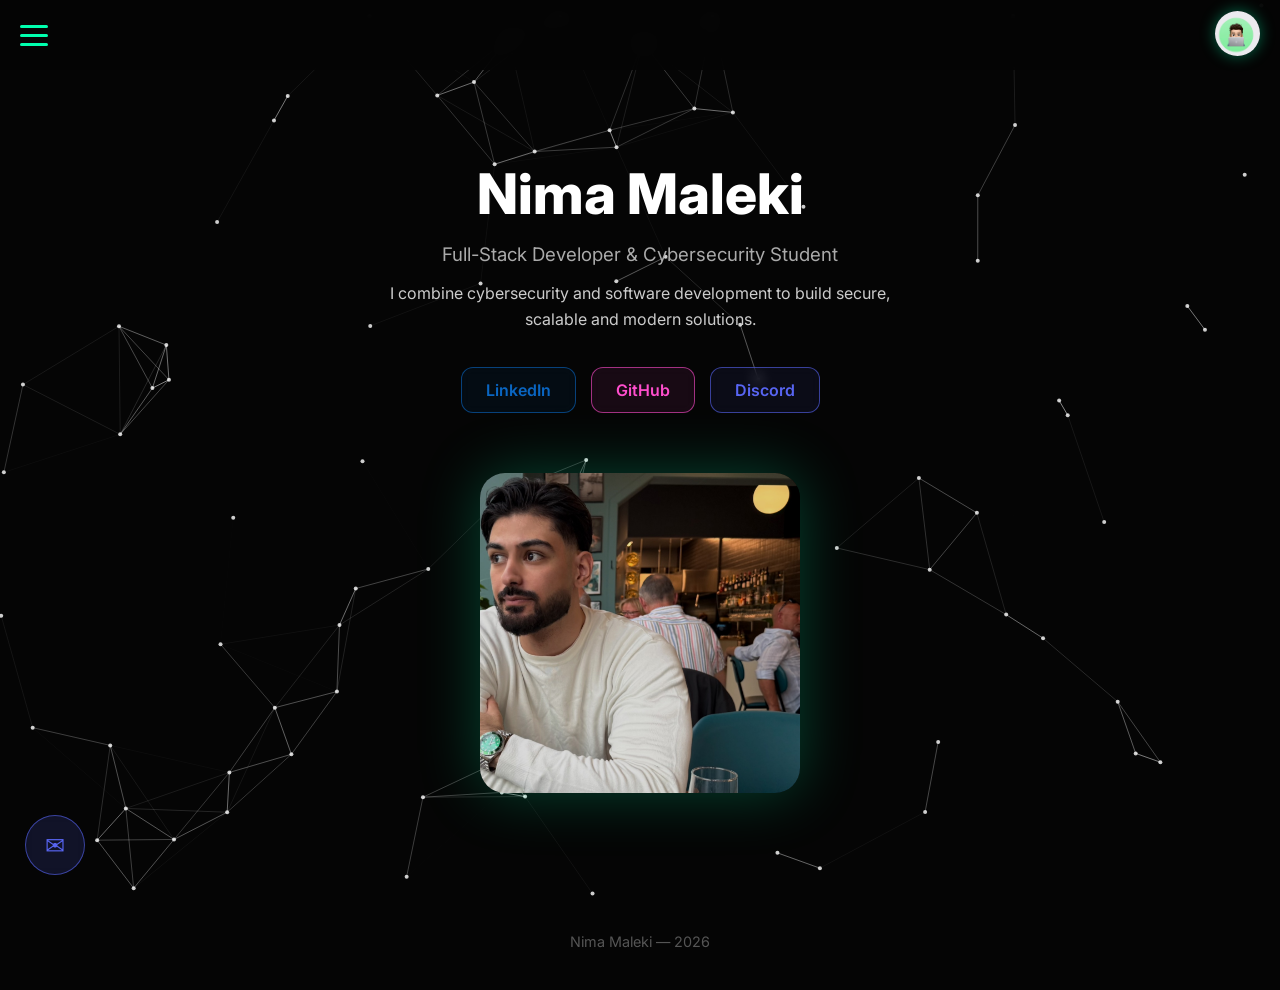
==== index.html @ d4ff17c3 "Add portfolio files" ====
<!DOCTYPE html>
<html lang="en">
<head>
  <meta charset="UTF-8" />
  <meta name="viewport" content="width=device-width, initial-scale=1.0, maximum-scale=1.0" />
  <title>Nima Maleki | Portfolio</title>
  <link rel="stylesheet" href="style.css" />
  <link href="https://fonts.googleapis.com/css2?family=Inter:wght@300;400;600;800&display=swap" rel="stylesheet">
</head>

<body>

  <!-- Floating Mail Button -->
  <div class="contact-float" id="openContact">&#9993;</div>

  <!-- Contact Modal -->
  <div class="contact-modal" id="contactModal">
    <div class="contact-box">
      <span class="close-modal" id="closeContact">&times;</span>
      <h2>Contact Me</h2>
      <p>Let's discuss your next project</p>
      <form id="contactForm">
        <label>Name *</label>
        <input type="text" placeholder="Your name" required>
        <label>Phone Number</label>
        <input type="text" placeholder="+47 123 45 678">
        <label>Email *</label>
        <input type="email" placeholder="your@email.com" required>
        <label>Message *</label>
        <textarea placeholder="Tell me about your project..." required></textarea>
        <button type="submit" class="send-btn">Send Message</button>
      </form>
    </div>
  </div>

  <!-- Animated Background -->
  <canvas id="network"></canvas>

  <!-- Nav Overlay -->
  <div class="nav-overlay" id="nav-overlay"></div>

  <!-- HEADER -->
  <header class="main-header">
    <div class="menu-toggle" id="menu-toggle">
      <span></span>
      <span></span>
      <span></span>
    </div>
    <div class="header-avatar">
      <img src="assets/images/avatar.jpg" alt="Avatar">
    </div>
  </header>

  <!-- SIDE NAVIGATION -->
  <nav id="nav" class="side-nav">
    <a href="index.html">Home</a>
    <a href="about.html">About</a>
    <a href="skills.html">Skills</a>
    <a href="projects.html">Projects</a>
  </nav>

  <!-- HERO SECTION -->
  <section class="hero">
    <h1>Nima Maleki</h1>
    <h3>Full-Stack Developer &amp; Cybersecurity Student</h3>
    <p>
      I combine cybersecurity and software development to build secure,
      scalable and modern solutions.
    </p>

    <div class="buttons">
      <a href="https://www.linkedin.com/in/nima-maleki-188ba929a" target="_blank" rel="noopener noreferrer" class="btn linkedin-btn">LinkedIn</a>
      <a href="https://github.com/Nimamalekiiii" target="_blank" rel="noopener noreferrer" class="btn github-btn">GitHub</a>
      <a href="https://discord.com/users/710853164894650369" target="_blank" rel="noopener noreferrer" class="btn discord-btn">Discord</a>
    </div>

    <!-- PROFILE IMAGE -->
    <div class="home-image">
      <img src="assets/images/nima.jpg" alt="Nima Maleki">
    </div>
  </section>

  <!-- FOOTER -->
  <footer>
    <p>Nima Maleki &mdash; 2026</p>
  </footer>

  <script src="script.js"></script>

</body>
</html>
---- style.css ----
/* ================= RESET ================= */

* {
  margin: 0;
  padding: 0;
  box-sizing: border-box;
  font-family: 'Inter', sans-serif;
}

body {
  background: #050505;
  color: white;
  overflow-x: hidden;
}

/* ================= BACKGROUND ================= */

canvas {
  position: fixed;
  top: 0;
  left: 0;
  z-index: -1;
}

/* ================= HEADER ================= */

.main-header {
  position: fixed;
  top: 0;
  left: 0;
  width: 100%;
  height: 70px;
  display: flex;
  justify-content: space-between;
  align-items: center;
  padding: 0 20px;
  background: rgba(5, 5, 5, 0.9);
  backdrop-filter: blur(10px);
  z-index: 100;
}

/* Hamburger */

.menu-toggle {
  width: 28px;
  cursor: pointer;
  display: flex;
  flex-direction: column;
  gap: 6px;
}

.menu-toggle span {
  height: 3px;
  width: 100%;
  background: #00ffae;
  border-radius: 3px;
  transition: 0.3s ease;
  transform-origin: center;
}

/* Hamburger X animation */
.menu-toggle.open span:nth-child(1) {
  transform: translateY(9px) rotate(45deg);
}

.menu-toggle.open span:nth-child(2) {
  opacity: 0;
}

.menu-toggle.open span:nth-child(3) {
  transform: translateY(-9px) rotate(-45deg);
}

/* Avatar */

.header-avatar img {
  width: 45px;
  height: 45px;
  border-radius: 50%;
  object-fit: cover;
  box-shadow: 0 0 15px rgba(0, 255, 174, 0.4);
}

/* ================= SIDE NAV ================= */

.side-nav {
  position: fixed;
  top: 0;
  left: -260px;
  width: 240px;
  height: 100vh;
  background: #0a0a0a;
  display: flex;
  flex-direction: column;
  padding-top: 120px;
  padding-left: 30px;
  transition: 0.4s ease;
  z-index: 90;
}

.side-nav a {
  color: white;
  text-decoration: none;
  margin-bottom: 30px;
  font-size: 1.15rem;
  transition: 0.3s;
}

.side-nav a:hover {
  color: #00ffae;
}

.side-nav.active {
  left: 0;
}

/* Nav overlay for mobile */
.nav-overlay {
  position: fixed;
  top: 0;
  left: 0;
  width: 100%;
  height: 100%;
  background: rgba(0, 0, 0, 0.5);
  z-index: 85;
  display: none;
}

.nav-overlay.active {
  display: block;
}

/* ================= HERO ================= */

.hero {
  padding: 160px 20px 100px 20px;
  text-align: center;
}

.hero h1 {
  font-size: 2.8rem;
  font-weight: 800;
  margin-bottom: 15px;
}

.hero h3 {
  font-weight: 400;
  color: #aaa;
  margin-bottom: 15px;
}

.hero p {
  max-width: 500px;
  margin: 0 auto 35px auto;
  color: #ccc;
  line-height: 1.6;
}

/* ================= BUTTON BASE ================= */

.buttons {
  display: flex;
  justify-content: center;
  gap: 15px;
  flex-wrap: wrap;
}

.btn {
  padding: 12px 24px;
  border-radius: 12px;
  text-decoration: none;
  font-weight: 600;
  transition: all 0.3s ease;
  border: 1px solid;
  background: transparent;
  backdrop-filter: blur(6px);
}

/* ================= LINKEDIN ================= */

.linkedin-btn {
  color: #0A66C2;
  border-color: rgba(10, 102, 194, 0.6);
  background: rgba(10, 102, 194, 0.08);
}

.linkedin-btn:hover {
  background: rgba(10, 102, 194, 0.18);
  box-shadow: 0 0 25px rgba(10, 102, 194, 0.5);
  transform: translateY(-2px);
}

/* ================= GITHUB ================= */

.github-btn {
  color: #ff4ecd;
  border-color: rgba(255, 78, 205, 0.6);
  background: rgba(255, 78, 205, 0.08);
}

.github-btn:hover {
  background: rgba(255, 78, 205, 0.18);
  box-shadow: 0 0 25px rgba(255, 78, 205, 0.5);
  transform: translateY(-2px);
}

/* ================= DISCORD ================= */

.discord-btn {
  color: #5865F2;
  border-color: rgba(88, 101, 242, 0.6);
  background: rgba(88, 101, 242, 0.08);
}

.discord-btn:hover {
  background: rgba(88, 101, 242, 0.18);
  box-shadow: 0 0 25px rgba(88, 101, 242, 0.6);
  transform: translateY(-2px);
}

/* ================= HOME IMAGE ================= */

.home-image {
  margin-top: 60px;
  display: flex;
  justify-content: center;
}

.home-image img {
  width: 320px;
  height: 320px;
  max-width: 100%;
  object-fit: cover;
  border-radius: 25px;
  box-shadow: 0 0 60px rgba(0, 255, 174, 0.25);
  transition: 0.4s ease;
}

.home-image img:hover {
  transform: scale(1.03);
}

/* ================= FOOTER ================= */

footer {
  text-align: center;
  padding: 40px 20px;
  color: #555;
  font-size: 0.9rem;
}

/* ================= DESKTOP HERO UPGRADE ================= */

@media (min-width: 768px) {
  .hero h1 {
    font-size: 3.5rem;
  }
}

/* ================= FLOATING MAIL BUTTON ================= */

.contact-float {
  position: fixed;
  bottom: 25px;
  left: 25px;
  width: 60px;
  height: 60px;
  background: rgba(88, 101, 242, 0.15);
  border: 1px solid rgba(88, 101, 242, 0.6);
  color: #5865F2;
  border-radius: 50%;
  display: flex;
  align-items: center;
  justify-content: center;
  font-size: 24px;
  cursor: pointer;
  backdrop-filter: blur(6px);
  transition: 0.3s ease;
  z-index: 200;
}

.contact-float:hover {
  box-shadow: 0 0 25px rgba(88, 101, 242, 0.6);
  transform: scale(1.1);
}

/* ================= MODAL BACKGROUND ================= */

.contact-modal {
  position: fixed;
  top: 0;
  left: 0;
  width: 100%;
  height: 100%;
  background: rgba(0, 0, 0, 0.7);
  display: none;
  align-items: center;
  justify-content: center;
  z-index: 300;
}

/* ================= MODAL BOX ================= */

.contact-box {
  background: #111;
  width: 90%;
  max-width: 500px;
  padding: 40px;
  border-radius: 20px;
  position: relative;
  animation: fadeIn 0.3s ease;
}

.contact-box h2 {
  margin-bottom: 10px;
}

.contact-box p {
  margin-bottom: 25px;
  color: #aaa;
}

/* Close Button */

.close-modal {
  position: absolute;
  right: 20px;
  top: 20px;
  font-size: 24px;
  cursor: pointer;
  color: #888;
}

/* Form Styling */

.contact-box form {
  display: flex;
  flex-direction: column;
}

.contact-box label {
  margin-top: 15px;
  margin-bottom: 5px;
  font-size: 0.9rem;
}

.contact-box input,
.contact-box textarea {
  padding: 12px;
  border-radius: 8px;
  border: 1px solid #333;
  background: #0a0a0a;
  color: white;
  font-family: 'Inter', sans-serif;
  font-size: 0.95rem;
}

.contact-box textarea {
  min-height: 100px;
  resize: none;
}

.send-btn {
  margin-top: 25px;
  padding: 14px;
  border-radius: 10px;
  border: none;
  background: #5865F2;
  color: white;
  font-weight: 600;
  font-size: 1rem;
  cursor: pointer;
  transition: 0.3s;
}

.send-btn:hover {
  box-shadow: 0 0 25px rgba(88, 101, 242, 0.6);
}

@keyframes fadeIn {
  from { opacity: 0; transform: scale(0.95); }
  to { opacity: 1; transform: scale(1); }
}

/* ================= PAGE LAYOUT ================= */

.page-content {
  padding-top: 120px;
  padding-left: 20px;
  padding-right: 20px;
  max-width: 900px;
  margin: auto;
}

.page-content h1 {
  font-size: 2.5rem;
  margin-bottom: 20px;
}

.page-content p {
  color: #ccc;
  line-height: 1.7;
  margin-bottom: 15px;
}

.page-section {
  margin-bottom: 50px;
}

/* ================= ABOUT PAGE TIMELINE ================= */

.about-page .about-wrapper {
  padding-top: 140px;
  padding-bottom: 100px;
  padding-left: 20px;
  padding-right: 20px;
  display: flex;
  justify-content: center;
}

.about-page .timeline-container {
  position: relative;
  max-width: 800px;
  width: 90%;
  padding-left: 80px;
}

.about-page .timeline-line {
  position: absolute;
  left: 30px;
  top: 0;
  width: 2px;
  height: 100%;
  background: #00ffae;
}

.timeline-item {
  position: relative;
  margin-bottom: 60px;
  padding-left: 40px;
}

.timeline-item::before {
  content: "";
  position: absolute;
  left: -50px;
  top: 8px;
  width: 14px;
  height: 14px;
  background: #00ffae;
  border-radius: 50%;
  box-shadow: 0 0 12px #00ffae;
}

.timeline-date {
  font-size: 0.9rem;
  font-weight: 600;
  color: #00ffae;
  margin-bottom: 10px;
}

.timeline-box {
  padding: 30px;
  border-radius: 18px;
  backdrop-filter: blur(20px);
  background: rgba(255, 255, 255, 0.05);
  border: 1px solid rgba(255, 255, 255, 0.1);
}

.timeline-box h2 {
  margin-bottom: 5px;
  font-size: 1.3rem;
}

.timeline-box h3 {
  color: #aaa;
  font-size: 1rem;
  margin-bottom: 15px;
}

.timeline-box p {
  color: #ccc;
  line-height: 1.8;
  margin-bottom: 12px;
}

.timeline-box ul {
  padding-left: 20px;
}

.timeline-box li {
  margin-bottom: 8px;
  color: #ccc;
}

/* ================= SKILLS PAGE ================= */

.skills-page .page-content {
  padding-top: 160px;
  display: flex;
  justify-content: center;
}

.skills-page .skills-container {
  max-width: 1000px;
  width: 90%;
  padding: 60px;
  border-radius: 25px;
  background: rgba(255, 255, 255, 0.05);
  backdrop-filter: blur(25px);
  border: 1px solid rgba(255, 255, 255, 0.08);
  display: grid;
  grid-template-columns: repeat(auto-fit, minmax(250px, 1fr));
  gap: 60px;
}

/* Title spans full grid */
.skills-page .skills-container h1 {
  grid-column: 1 / -1;
  font-size: 3rem;
  margin-bottom: 0;
}

/* Section Titles */
.skills-page h2 {
  font-size: 1.4rem;
  margin-bottom: 20px;
  color: #00ffae;
}

/* Text */
.skills-page p {
  color: #ccc;
  line-height: 1.8;
  margin-bottom: 10px;
}

/* List */
.skills-page ul {
  list-style: none;
  padding: 0;
}

.skills-page li {
  margin-bottom: 12px;
  color: #ccc;
}

/* ================= PROJECTS PAGE ================= */

.projects-page .page-content {
  padding-top: 160px;
  display: flex;
  justify-content: center;
}

.projects-page .projects-container {
  max-width: 1100px;
  width: 90%;
  padding: 60px;
  border-radius: 25px;
  background: rgba(255, 255, 255, 0.05);
  backdrop-filter: blur(25px);
  border: 1px solid rgba(255, 255, 255, 0.08);
}

.projects-page h1 {
  font-size: 3rem;
  margin-bottom: 50px;
}

.projects-grid {
  display: grid;
  grid-template-columns: repeat(auto-fit, minmax(280px, 1fr));
  gap: 40px;
}

.project-card {
  padding: 30px;
  border-radius: 20px;
  background: rgba(255, 255, 255, 0.04);
  border: 1px solid rgba(255, 255, 255, 0.06);
  transition: 0.3s ease;
}

.project-card:hover {
  transform: translateY(-5px);
  border-color: rgba(0, 255, 174, 0.5);
  box-shadow: 0 0 25px rgba(0, 255, 174, 0.2);
}

.project-card h2 {
  margin-bottom: 15px;
  color: #00ffae;
  font-size: 1.2rem;
}

.project-card p {
  color: #ccc;
  line-height: 1.8;
  margin-bottom: 10px;
}

/* ================= MOBILE (max 768px) ================= */

@media (max-width: 768px) {

  /* Hero */
  .hero {
    padding: 120px 16px 60px 16px;
  }

  .hero h1 {
    font-size: 2rem;
  }

  .hero h3 {
    font-size: 0.95rem;
  }

  .hero p {
    font-size: 0.9rem;
  }

  .home-image {
    margin-top: 40px;
  }

  .home-image img {
    width: 240px;
    height: 240px;
    border-radius: 20px;
  }

  /* Buttons */
  .buttons {
    gap: 10px;
  }

  .btn {
    padding: 10px 18px;
    font-size: 0.9rem;
  }

  /* About Timeline */
  .about-page .about-wrapper {
    padding-top: 100px;
    padding-bottom: 60px;
    padding-left: 12px;
    padding-right: 12px;
  }

  .about-page .timeline-container {
    width: 100%;
    padding-left: 40px;
  }

  .about-page .timeline-line {
    left: 12px;
  }

  .timeline-item {
    padding-left: 20px;
    margin-bottom: 40px;
  }

  .timeline-item::before {
    left: -28px;
    width: 10px;
    height: 10px;
    top: 6px;
  }

  .timeline-box {
    padding: 18px;
  }

  .timeline-box h2 {
    font-size: 1.05rem;
  }

  .timeline-box h3 {
    font-size: 0.85rem;
  }

  .timeline-box p {
    font-size: 0.9rem;
  }

  /* Skills */
  .skills-page .page-content {
    padding-top: 100px;
  }

  .skills-page .skills-container {
    padding: 24px;
    width: 100%;
    grid-template-columns: 1fr;
    gap: 35px;
  }

  .skills-page .skills-container h1 {
    font-size: 2rem;
  }

  .skills-page h2 {
    font-size: 1.2rem;
  }

  .skills-page li {
    font-size: 0.9rem;
  }

  /* Projects */
  .projects-page .page-content {
    padding-top: 100px;
  }

  .projects-page .projects-container {
    padding: 20px;
    width: 100%;
  }

  .projects-page h1 {
    font-size: 2rem;
    margin-bottom: 30px;
  }

  .projects-grid {
    grid-template-columns: 1fr;
    gap: 24px;
  }

  .project-card {
    padding: 20px;
  }

  .project-card h2 {
    font-size: 1.05rem;
  }

  .project-card p {
    font-size: 0.9rem;
  }

  /* Contact float */
  .contact-float {
    width: 50px;
    height: 50px;
    bottom: 16px;
    left: 16px;
    font-size: 20px;
  }

  /* Contact modal */
  .contact-box {
    padding: 24px;
    width: 95%;
  }

  .contact-box h2 {
    font-size: 1.3rem;
  }

  /* Footer */
  footer {
    padding: 30px 16px;
  }

  /* Generic page content */
  .page-content {
    padding-left: 12px;
    padding-right: 12px;
  }
}

/* ================= VERY SMALL SCREENS (max 380px) ================= */

@media (max-width: 380px) {
  .hero h1 {
    font-size: 1.7rem;
  }

  .home-image img {
    width: 200px;
    height: 200px;
  }

  .btn {
    padding: 10px 14px;
    font-size: 0.85rem;
  }

  .about-page .timeline-container {
    padding-left: 32px;
  }

  .about-page .timeline-line {
    left: 8px;
  }

  .timeline-item::before {
    left: -24px;
  }

  .skills-page .skills-container,
  .projects-page .projects-container {
    padding: 16px;
  }
}
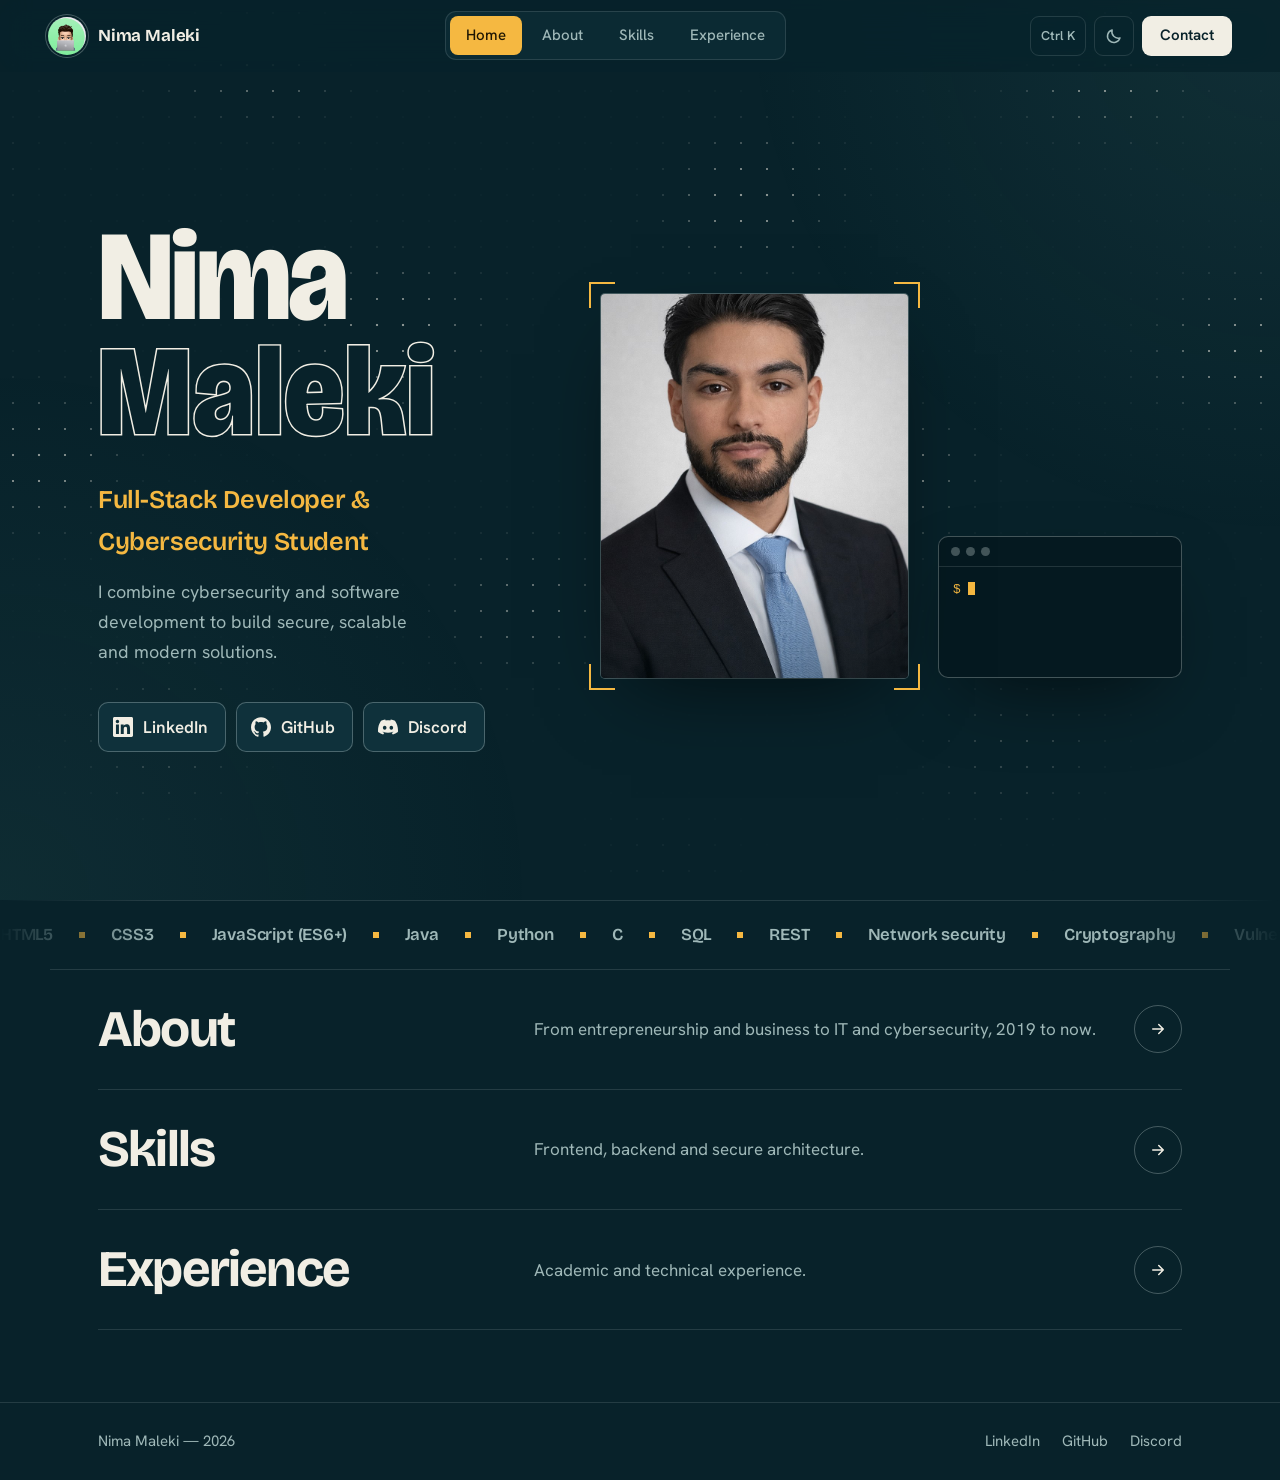
==== commit bf557588: "Oppdatert portefølje" ====
--- a/index.html
+++ b/index.html
@@ -1,88 +1,131 @@
 <!DOCTYPE html>
 <html lang="en">
 <head>
-  <meta charset="UTF-8" />
-  <meta name="viewport" content="width=device-width, initial-scale=1.0, maximum-scale=1.0" />
+  <meta charset="UTF-8">
+  <meta name="viewport" content="width=device-width, initial-scale=1.0, viewport-fit=cover">
   <title>Nima Maleki | Portfolio</title>
-  <link rel="stylesheet" href="style.css" />
-  <link href="https://fonts.googleapis.com/css2?family=Inter:wght@300;400;600;800&display=swap" rel="stylesheet">
+  <meta name="description" content="Nima Maleki, full-stack developer and cybersecurity student. I combine cybersecurity and software development to build secure, scalable and modern solutions.">
+  <meta name="theme-color" content="#08222a">
+  <meta name="format-detection" content="telephone=no, date=no, address=no, email=no">
+  <link rel="apple-touch-icon" href="assets/images/avatar.jpg">
+  <link rel="icon" href="assets/images/avatar.jpg">
+  <script>
+    document.documentElement.classList.add("js");
+    try {
+      var savedTheme = localStorage.getItem("theme");
+      if (savedTheme) document.documentElement.dataset.theme = savedTheme;
+    } catch (e) {}
+  </script>
+  <link rel="preconnect" href="https://fonts.googleapis.com">
+  <link rel="preconnect" href="https://fonts.gstatic.com" crossorigin>
+  <link href="https://fonts.googleapis.com/css2?family=Bricolage+Grotesque:opsz,wdth,wght@12..96,75..100,400..800&family=Hanken+Grotesk:wght@400;500;600;700&display=swap" rel="stylesheet">
+  <link rel="stylesheet" href="style.css">
 </head>
 
-<body>
-
-  <!-- Floating Mail Button -->
-  <div class="contact-float" id="openContact">&#9993;</div>
-
-  <!-- Contact Modal -->
-  <div class="contact-modal" id="contactModal">
-    <div class="contact-box">
-      <span class="close-modal" id="closeContact">&times;</span>
-      <h2>Contact Me</h2>
-      <p>Let's discuss your next project</p>
-      <form id="contactForm">
-        <label>Name *</label>
-        <input type="text" placeholder="Your name" required>
-        <label>Phone Number</label>
-        <input type="text" placeholder="+47 123 45 678">
-        <label>Email *</label>
-        <input type="email" placeholder="your@email.com" required>
-        <label>Message *</label>
-        <textarea placeholder="Tell me about your project..." required></textarea>
-        <button type="submit" class="send-btn">Send Message</button>
-      </form>
-    </div>
-  </div>
-
-  <!-- Animated Background -->
-  <canvas id="network"></canvas>
-
-  <!-- Nav Overlay -->
-  <div class="nav-overlay" id="nav-overlay"></div>
+<body class="home">
 
   <!-- HEADER -->
-  <header class="main-header">
-    <div class="menu-toggle" id="menu-toggle">
-      <span></span>
-      <span></span>
-      <span></span>
-    </div>
-    <div class="header-avatar">
-      <img src="assets/images/avatar.jpg" alt="Avatar">
+  <header class="site-header">
+    <a class="brand" href="index.html">
+      <span class="brand-avatar"><img src="assets/images/avatar.jpg" alt=""></span>
+      <span>Nima Maleki</span>
+    </a>
+
+    <nav id="nav" class="site-nav" aria-label="Main">
+      <a href="index.html" aria-current="page">Home</a>
+      <a href="about.html">About</a>
+      <a href="skills.html">Skills</a>
+      <a href="projects.html">Experience</a>
+    </nav>
+
+    <div class="header-tools">
+      <button type="button" class="tool-btn" id="openPalette" aria-label="Open command menu"><kbd>&#8984;K</kbd></button>
+      <button type="button" class="tool-btn" id="themeToggle" aria-label="Switch between light and dark theme"><svg class="icon-moon" viewBox="0 0 24 24" fill="none" stroke="currentColor" stroke-width="2" stroke-linecap="round" stroke-linejoin="round" aria-hidden="true"><path d="M20 14.5A8.5 8.5 0 0 1 9.5 4a8.5 8.5 0 1 0 10.5 10.5z"/></svg><svg class="icon-sun" viewBox="0 0 24 24" fill="none" stroke="currentColor" stroke-width="2" stroke-linecap="round" stroke-linejoin="round" aria-hidden="true"><circle cx="12" cy="12" r="4"/><path d="M12 2v2M12 20v2M4.9 4.9l1.4 1.4M17.7 17.7l1.4 1.4M2 12h2M20 12h2M4.9 19.1l1.4-1.4M17.7 6.3l1.4-1.4"/></svg></button>
+      <button type="button" class="contact-btn" id="openContact" data-open-contact>Contact</button>
+      <button type="button" class="menu-btn" id="menuToggle" aria-label="Menu" aria-expanded="false" aria-controls="nav"><span></span><span></span></button>
     </div>
   </header>
 
-  <!-- SIDE NAVIGATION -->
-  <nav id="nav" class="side-nav">
-    <a href="index.html">Home</a>
-    <a href="about.html">About</a>
-    <a href="skills.html">Skills</a>
-    <a href="projects.html">Projects</a>
-  </nav>
+  <main>
+    <canvas class="signal" aria-hidden="true"></canvas>
 
-  <!-- HERO SECTION -->
-  <section class="hero">
-    <h1>Nima Maleki</h1>
-    <h3>Full-Stack Developer &amp; Cybersecurity Student</h3>
-    <p>
-      I combine cybersecurity and software development to build secure,
-      scalable and modern solutions.
-    </p>
+    <!-- HERO -->
+    <section class="hero wrap">
+      <div class="hero-text">
+        <h1 class="hero-name" aria-label="Nima Maleki"><span class="line" aria-hidden="true">Nima</span><span class="line" aria-hidden="true">Maleki</span></h1>
+        <h2 class="hero-role" data-in style="--d:5">Full-Stack Developer &amp; Cybersecurity Student</h2>
+        <p class="hero-lede" data-in style="--d:6">
+          I combine cybersecurity and software development to build secure,
+          scalable and modern solutions.
+        </p>
 
-    <div class="buttons">
-      <a href="https://www.linkedin.com/in/nima-maleki-188ba929a" target="_blank" rel="noopener noreferrer" class="btn linkedin-btn">LinkedIn</a>
-      <a href="https://github.com/Nimamalekiiii" target="_blank" rel="noopener noreferrer" class="btn github-btn">GitHub</a>
-      <a href="https://discord.com/users/710853164894650369" target="_blank" rel="noopener noreferrer" class="btn discord-btn">Discord</a>
+        <div class="social" data-in style="--d:7">
+          <a href="https://www.linkedin.com/in/nima-maleki-188ba929a" target="_blank" rel="noopener noreferrer" class="social-link linkedin"><svg viewBox="0 0 24 24" aria-hidden="true"><path d="M20.447 20.452h-3.554v-5.569c0-1.328-.027-3.037-1.852-3.037-1.853 0-2.136 1.445-2.136 2.939v5.667H9.351V9h3.414v1.561h.046c.477-.9 1.637-1.85 3.37-1.85 3.601 0 4.267 2.37 4.267 5.455v6.286zM5.337 7.433c-1.144 0-2.063-.926-2.063-2.065 0-1.138.92-2.063 2.063-2.063 1.14 0 2.064.925 2.064 2.063 0 1.139-.925 2.065-2.064 2.065zm1.782 13.019H3.555V9h3.564v11.452zM22.225 0H1.771C.792 0 0 .774 0 1.729v20.542C0 23.227.792 24 1.771 24h20.451C23.2 24 24 23.227 24 22.271V1.729C24 .774 23.2 0 22.222 0h.003z"/></svg>LinkedIn</a>
+          <a href="https://github.com/Nimamalekiiii" target="_blank" rel="noopener noreferrer" class="social-link github"><svg viewBox="0 0 24 24" aria-hidden="true"><path d="M12 .297c-6.63 0-12 5.373-12 12 0 5.303 3.438 9.8 8.205 11.385.6.113.82-.258.82-.577 0-.285-.01-1.04-.015-2.04-3.338.724-4.042-1.61-4.042-1.61C4.422 18.07 3.633 17.7 3.633 17.7c-1.087-.744.084-.729.084-.729 1.205.084 1.838 1.236 1.838 1.236 1.07 1.835 2.809 1.305 3.495.998.108-.776.417-1.305.76-1.605-2.665-.3-5.466-1.332-5.466-5.93 0-1.31.465-2.38 1.235-3.22-.135-.303-.54-1.523.105-3.176 0 0 1.005-.322 3.3 1.23.96-.267 1.98-.399 3-.405 1.02.006 2.04.138 3 .405 2.28-1.552 3.285-1.23 3.285-1.23.645 1.653.24 2.873.12 3.176.765.84 1.23 1.91 1.23 3.22 0 4.61-2.805 5.625-5.475 5.92.42.36.81 1.096.81 2.22 0 1.606-.015 2.896-.015 3.286 0 .315.21.69.825.57C20.565 22.092 24 17.592 24 12.297c0-6.627-5.373-12-12-12"/></svg>GitHub</a>
+          <a href="https://discord.com/users/710853164894650369" target="_blank" rel="noopener noreferrer" class="social-link discord"><svg viewBox="0 0 24 24" aria-hidden="true"><path d="M20.317 4.3698a19.7913 19.7913 0 00-4.8851-1.5152.0741.0741 0 00-.0785.0371c-.211.3753-.4447.8648-.6083 1.2495-1.8447-.2762-3.68-.2762-5.4868 0-.1636-.3933-.4058-.8742-.6177-1.2495a.077.077 0 00-.0785-.037 19.7363 19.7363 0 00-4.8852 1.515.0699.0699 0 00-.0321.0277C.5334 9.0458-.319 13.5799.0992 18.0578a.0824.0824 0 00.0312.0561c2.0528 1.5076 4.0413 2.4228 5.9929 3.0294a.0777.0777 0 00.0842-.0276c.4616-.6304.8731-1.2952 1.226-1.9942a.076.076 0 00-.0416-.1057c-.6528-.2476-1.2743-.5495-1.8722-.8923a.077.077 0 01-.0076-.1277c.1258-.0943.2517-.1923.3718-.2914a.0743.0743 0 01.0776-.0105c3.9278 1.7933 8.18 1.7933 12.0614 0a.0739.0739 0 01.0785.0095c.1202.099.246.1981.3728.2924a.077.077 0 01-.0066.1276 12.2986 12.2986 0 01-1.873.8914.0766.0766 0 00-.0407.1067c.3604.698.7719 1.3628 1.225 1.9932a.076.076 0 00.0842.0286c1.961-.6067 3.9495-1.5219 6.0023-3.0294a.077.077 0 00.0313-.0552c.5004-5.177-.8382-9.6739-3.5485-13.6604a.061.061 0 00-.0312-.0286zM8.02 15.3312c-1.1825 0-2.1569-1.0857-2.1569-2.419 0-1.3332.9555-2.4189 2.157-2.4189 1.2108 0 2.1757 1.0952 2.1568 2.419 0 1.3332-.9555 2.4189-2.1569 2.4189zm7.9748 0c-1.1825 0-2.1569-1.0857-2.1569-2.419 0-1.3332.9554-2.4189 2.1569-2.4189 1.2108 0 2.1757 1.0952 2.1568 2.419 0 1.3332-.946 2.4189-2.1568 2.4189Z"/></svg>Discord</a>
+        </div>
+      </div>
+
+      <!-- PROFILE IMAGE -->
+      <div class="visual">
+      <div class="portrait">
+        <div class="portrait-frame">
+          <img src="assets/images/nima-portrait.jpg" alt="Nima Maleki" width="1024" height="1024">
+          <div class="portrait-bars" aria-hidden="true"><span style="--b:0"></span><span style="--b:1"></span><span style="--b:2"></span><span style="--b:3"></span><span style="--b:4"></span><span style="--b:5"></span><span style="--b:6"></span></div>
+          <div class="portrait-scan" aria-hidden="true"></div>
+        </div>
+        <span class="corner tl" aria-hidden="true"></span>
+        <span class="corner tr" aria-hidden="true"></span>
+        <span class="corner bl" aria-hidden="true"></span>
+        <span class="corner br" aria-hidden="true"></span>
+      </div>
+
+        <div class="terminal" aria-hidden="true">
+          <div class="terminal-bar"><span></span><span></span><span></span></div>
+          <pre class="terminal-body"></pre>
+        </div>
+      </div>
+    </section>
+
+    <!-- STACK -->
+    <div class="ticker">
+      <div class="ticker-track">
+        <ul><li>HTML5</li><li>CSS3</li><li>JavaScript (ES6+)</li><li>Java</li><li>Python</li><li>C</li><li>SQL</li><li>REST</li><li>Network security</li><li>Cryptography</li><li>Vulnerability assessment</li><li>System hardening</li><li>Access control</li></ul>
+        <ul aria-hidden="true"><li>HTML5</li><li>CSS3</li><li>JavaScript (ES6+)</li><li>Java</li><li>Python</li><li>C</li><li>SQL</li><li>REST</li><li>Network security</li><li>Cryptography</li><li>Vulnerability assessment</li><li>System hardening</li><li>Access control</li></ul>
+      </div>
     </div>
 
-    <!-- PROFILE IMAGE -->
-    <div class="home-image">
-      <img src="assets/images/nima.jpg" alt="Nima Maleki">
-    </div>
-  </section>
+    <!-- PAGES -->
+    <nav class="pages wrap" aria-label="Sections">
+      <a class="page-row" href="about.html">
+        <span class="page-row-title">About</span>
+        <span class="page-row-text">From entrepreneurship and business to IT and cybersecurity, 2019 to now.</span>
+        <span class="page-row-arrow"><svg viewBox="0 0 24 24" fill="none" stroke="currentColor" stroke-width="2" stroke-linecap="round" stroke-linejoin="round" aria-hidden="true"><path d="M5 12h14M13 6l6 6-6 6"/></svg></span>
+      </a>
+      <a class="page-row" href="skills.html">
+        <span class="page-row-title">Skills</span>
+        <span class="page-row-text">Frontend, backend and secure architecture.</span>
+        <span class="page-row-arrow"><svg viewBox="0 0 24 24" fill="none" stroke="currentColor" stroke-width="2" stroke-linecap="round" stroke-linejoin="round" aria-hidden="true"><path d="M5 12h14M13 6l6 6-6 6"/></svg></span>
+      </a>
+      <a class="page-row" href="projects.html">
+        <span class="page-row-title">Experience</span>
+        <span class="page-row-text">Academic and technical experience.</span>
+        <span class="page-row-arrow"><svg viewBox="0 0 24 24" fill="none" stroke="currentColor" stroke-width="2" stroke-linecap="round" stroke-linejoin="round" aria-hidden="true"><path d="M5 12h14M13 6l6 6-6 6"/></svg></span>
+      </a>
+    </nav>
+
+  </main>
 
   <!-- FOOTER -->
-  <footer>
-    <p>Nima Maleki &mdash; 2026</p>
+  <footer class="site-footer">
+    <div class="wrap">
+      <p>Nima Maleki &mdash; 2026</p>
+      <div class="footer-links">
+        <a href="https://www.linkedin.com/in/nima-maleki-188ba929a" target="_blank" rel="noopener noreferrer">LinkedIn</a>
+        <a href="https://github.com/Nimamalekiiii" target="_blank" rel="noopener noreferrer">GitHub</a>
+        <a href="https://discord.com/users/710853164894650369" target="_blank" rel="noopener noreferrer">Discord</a>
+      </div>
+    </div>
   </footer>
 
   <script src="script.js"></script>
--- a/style.css
+++ b/style.css
@@ -1,810 +1,1638 @@
-/* ================= RESET ================= */
-
-* {
+/* ==========================================================
+   Nima Maleki — portfolio
+   Palette is taken from the portrait: petrol wall, lamp amber,
+   cream knit.
+   ========================================================== */
+
+:root {
+  --bg: #08222a;
+  --bg-deep: #051920;
+  --surface: #0f313b;
+  --surface-2: #153e49;
+  --line: rgba(226, 240, 236, 0.13);
+  --line-strong: rgba(226, 240, 236, 0.28);
+  --text: #f1eee4;
+  --muted: #9fb8b8;
+  --accent: #f5b841;
+  --accent-ink: #1d1503;
+  --accent-text: #f5b841;
+  --teal: #7fd1c7;
+  --glow: rgba(245, 184, 65, 0.16);
+  --shadow: 0 30px 80px -30px rgba(0, 0, 0, 0.65);
+
+  --font-display: "Bricolage Grotesque", "Avenir Next", "Segoe UI", system-ui, sans-serif;
+  --font-body: "Hanken Grotesk", "Avenir Next", "Segoe UI", system-ui, sans-serif;
+
+  --header-h: 72px;
+  --wrap: 1180px;
+  --gutter: clamp(20px, 4vw, 48px);
+  --ease: cubic-bezier(0.2, 0.7, 0.2, 1);
+
+  color-scheme: dark;
+}
+
+:root[data-theme="light"] {
+  --bg: #eef2ee;
+  --bg-deep: #e2e9e5;
+  --surface: #ffffff;
+  --surface-2: #f6f8f5;
+  --line: rgba(8, 34, 42, 0.13);
+  --line-strong: rgba(8, 34, 42, 0.3);
+  --text: #08222a;
+  --muted: #4d6a6e;
+  --accent: #f5b841;
+  --accent-ink: #1d1503;
+  --accent-text: #8a5600;
+  --teal: #136f68;
+  --glow: rgba(245, 184, 65, 0.3);
+  --shadow: 0 30px 70px -35px rgba(8, 34, 42, 0.35);
+  color-scheme: light;
+}
+
+@view-transition {
+  navigation: auto;
+}
+
+*,
+*::before,
+*::after {
+  box-sizing: border-box;
+}
+
+html {
+  scroll-behavior: smooth;
+  -webkit-text-size-adjust: 100%;
+  text-size-adjust: 100%;
+  -webkit-tap-highlight-color: transparent;
+  overflow-x: clip;
+}
+
+/* Keep the page still behind an open dialog (iOS Safari) */
+html:has(dialog[open]) {
+  overflow: hidden;
+}
+
+body {
   margin: 0;
-  padding: 0;
-  box-sizing: border-box;
-  font-family: 'Inter', sans-serif;
-}
-
-body {
-  background: #050505;
-  color: white;
-  overflow-x: hidden;
-}
-
-/* ================= BACKGROUND ================= */
-
-canvas {
-  position: fixed;
-  top: 0;
-  left: 0;
-  z-index: -1;
-}
-
-/* ================= HEADER ================= */
-
-.main-header {
-  position: fixed;
-  top: 0;
-  left: 0;
-  width: 100%;
-  height: 70px;
-  display: flex;
-  justify-content: space-between;
-  align-items: center;
-  padding: 0 20px;
-  background: rgba(5, 5, 5, 0.9);
-  backdrop-filter: blur(10px);
-  z-index: 100;
-}
-
-/* Hamburger */
-
-.menu-toggle {
-  width: 28px;
-  cursor: pointer;
+  min-height: 100vh;
+  min-height: 100dvh;
   display: flex;
   flex-direction: column;
-  gap: 6px;
-}
-
-.menu-toggle span {
-  height: 3px;
+  background: var(--bg);
+  color: var(--text);
+  font-family: var(--font-body);
+  font-size: 1.0625rem;
+  line-height: 1.65;
+  -webkit-font-smoothing: antialiased;
+  overflow-x: hidden;
+  transition: background-color 0.4s var(--ease), color 0.4s var(--ease);
+}
+
+/* Static depth behind the page */
+body::before {
+  content: "";
+  position: fixed;
+  inset: 0;
+  z-index: -1;
+  pointer-events: none;
+  background:
+    radial-gradient(900px circle at 100% 0%, rgba(127, 209, 199, 0.08), transparent 60%),
+    radial-gradient(900px circle at 0% 100%, rgba(127, 209, 199, 0.06), transparent 60%);
+}
+
+/* Fine dot grid */
+body::after {
+  content: "";
+  position: fixed;
+  inset: 0;
+  z-index: -1;
+  pointer-events: none;
+  background-image: radial-gradient(var(--line) 1px, transparent 1px);
+  background-size: 28px 28px;
+  mask-image: linear-gradient(to bottom, #000, transparent 75%);
+  -webkit-mask-image: linear-gradient(to bottom, #000, transparent 75%);
+  opacity: 0.7;
+}
+
+body.home::after {
+  display: none;
+}
+
+img {
+  display: block;
+  max-width: 100%;
+}
+
+a {
+  color: inherit;
+}
+
+h1,
+h2,
+h3,
+p,
+ul {
+  margin: 0;
+}
+
+ul {
+  padding: 0;
+  list-style: none;
+}
+
+button {
+  font: inherit;
+  color: inherit;
+  cursor: pointer;
+  touch-action: manipulation;
+  -webkit-appearance: none;
+  appearance: none;
+}
+
+a {
+  touch-action: manipulation;
+}
+
+:focus-visible {
+  outline: 2px solid var(--accent-text);
+  outline-offset: 3px;
+  border-radius: 6px;
+}
+
+::selection {
+  background: var(--accent);
+  color: var(--accent-ink);
+}
+
+.wrap {
   width: 100%;
-  background: #00ffae;
-  border-radius: 3px;
-  transition: 0.3s ease;
-  transform-origin: center;
-}
-
-/* Hamburger X animation */
-.menu-toggle.open span:nth-child(1) {
-  transform: translateY(9px) rotate(45deg);
-}
-
-.menu-toggle.open span:nth-child(2) {
-  opacity: 0;
-}
-
-.menu-toggle.open span:nth-child(3) {
-  transform: translateY(-9px) rotate(-45deg);
-}
-
-/* Avatar */
-
-.header-avatar img {
-  width: 45px;
-  height: 45px;
+  max-width: var(--wrap);
+  margin-inline: auto;
+  padding-inline: var(--gutter);
+}
+
+main {
+  flex: 1;
+  padding-top: var(--header-h);
+}
+
+/* ================= HEADER ================= */
+
+.site-header {
+  position: fixed;
+  inset: 0 0 auto 0;
+  z-index: 50;
+  height: var(--header-h);
+  display: flex;
+  align-items: center;
+  gap: 20px;
+  padding-inline: var(--gutter);
+  background: var(--bg);
+  background: color-mix(in srgb, var(--bg) 78%, transparent);
+  backdrop-filter: blur(16px) saturate(140%);
+  -webkit-backdrop-filter: blur(16px) saturate(140%);
+  border-bottom: 1px solid transparent;
+  transition: border-color 0.3s, background-color 0.4s var(--ease);
+  view-transition-name: site-header;
+}
+
+.site-header.is-scrolled {
+  border-bottom-color: var(--line);
+}
+
+.brand {
+  display: inline-flex;
+  align-items: center;
+  gap: 12px;
+  text-decoration: none;
+  font-family: var(--font-display);
+  font-weight: 700;
+  font-size: 1.05rem;
+  letter-spacing: -0.01em;
+  white-space: nowrap;
+}
+
+.brand-avatar {
+  width: 38px;
+  height: 38px;
   border-radius: 50%;
-  object-fit: cover;
-  box-shadow: 0 0 15px rgba(0, 255, 174, 0.4);
-}
-
-/* ================= SIDE NAV ================= */
-
-.side-nav {
-  position: fixed;
-  top: 0;
-  left: -260px;
-  width: 240px;
-  height: 100vh;
-  background: #0a0a0a;
-  display: flex;
-  flex-direction: column;
-  padding-top: 120px;
-  padding-left: 30px;
-  transition: 0.4s ease;
-  z-index: 90;
-}
-
-.side-nav a {
-  color: white;
-  text-decoration: none;
-  margin-bottom: 30px;
-  font-size: 1.15rem;
-  transition: 0.3s;
-}
-
-.side-nav a:hover {
-  color: #00ffae;
-}
-
-.side-nav.active {
-  left: 0;
-}
-
-/* Nav overlay for mobile */
-.nav-overlay {
-  position: fixed;
-  top: 0;
-  left: 0;
+  overflow: hidden;
+  flex: none;
+  box-shadow: 0 0 0 2px var(--bg), 0 0 0 3px var(--line-strong);
+  transition: transform 0.5s var(--ease);
+}
+
+.brand-avatar img {
   width: 100%;
   height: 100%;
-  background: rgba(0, 0, 0, 0.5);
-  z-index: 85;
+  object-fit: cover;
+  object-position: 48% 55%;
+  transform: scale(1.34);
+}
+
+.brand:hover .brand-avatar {
+  transform: rotate(-8deg) scale(1.06);
+}
+
+.site-nav {
+  display: flex;
+  gap: 4px;
+  margin-inline: auto;
+  padding: 4px;
+  border: 1px solid var(--line);
+  border-radius: 11px;
+  background: var(--surface);
+  background: color-mix(in srgb, var(--surface) 60%, transparent);
+}
+
+.site-nav a {
+  position: relative;
+  padding: 7px 16px;
+  border-radius: 8px;
+  text-decoration: none;
+  font-size: 0.94rem;
+  font-weight: 500;
+  color: var(--muted);
+  transition: color 0.25s, background-color 0.25s;
+}
+
+.site-nav a:hover {
+  color: var(--text);
+}
+
+.site-nav a[aria-current="page"] {
+  color: var(--accent-ink);
+  background: var(--accent);
+  view-transition-name: nav-pill;
+}
+
+.header-tools {
+  display: flex;
+  align-items: center;
+  gap: 8px;
+}
+
+.tool-btn {
+  display: inline-grid;
+  place-items: center;
+  min-width: 40px;
+  height: 40px;
+  padding: 0 10px;
+  border: 1px solid var(--line);
+  border-radius: 9px;
+  background: transparent;
+  color: var(--muted);
+  font-size: 0.82rem;
+  font-weight: 600;
+  transition: color 0.2s, border-color 0.2s, background-color 0.2s;
+}
+
+.tool-btn:hover {
+  color: var(--text);
+  border-color: var(--line-strong);
+  background: var(--surface);
+}
+
+.tool-btn svg {
+  width: 18px;
+  height: 18px;
+}
+
+.icon-sun {
   display: none;
 }
 
-.nav-overlay.active {
+:root[data-theme="light"] .icon-sun {
   display: block;
 }
 
-/* ================= HERO ================= */
+:root[data-theme="light"] .icon-moon {
+  display: none;
+}
+
+.contact-btn {
+  height: 40px;
+  padding: 0 18px;
+  border: 0;
+  border-radius: 9px;
+  background: var(--text);
+  color: var(--bg);
+  font-weight: 600;
+  font-size: 0.94rem;
+  transition: transform 0.25s var(--ease), background-color 0.25s;
+}
+
+.contact-btn:hover {
+  transform: translateY(-2px);
+  background: var(--accent);
+  color: var(--accent-ink);
+}
+
+.menu-btn {
+  display: none;
+  width: 40px;
+  height: 40px;
+  border: 1px solid var(--line);
+  border-radius: 9px;
+  background: transparent;
+  position: relative;
+}
+
+.menu-btn span {
+  position: absolute;
+  left: 11px;
+  right: 11px;
+  height: 2px;
+  border-radius: 2px;
+  background: var(--text);
+  transition: transform 0.3s var(--ease), top 0.3s var(--ease);
+}
+
+.menu-btn span:nth-child(1) {
+  top: 15px;
+}
+
+.menu-btn span:nth-child(2) {
+  top: 23px;
+}
+
+.menu-btn[aria-expanded="true"] span:nth-child(1) {
+  top: 19px;
+  transform: rotate(45deg);
+}
+
+.menu-btn[aria-expanded="true"] span:nth-child(2) {
+  top: 19px;
+  transform: rotate(-45deg);
+}
+
+/* ================= HOME ================= */
 
 .hero {
-  padding: 160px 20px 100px 20px;
-  text-align: center;
-}
-
-.hero h1 {
-  font-size: 2.8rem;
+  display: grid;
+  grid-template-columns: minmax(0, 1fr) auto;
+  align-items: center;
+  gap: clamp(28px, 4vw, 56px);
+  min-height: calc(100vh - var(--header-h));
+  min-height: calc(100dvh - var(--header-h));
+  padding-block: clamp(40px, 7vh, 88px);
+}
+
+.hero-name {
+  font-family: var(--font-display);
   font-weight: 800;
-  margin-bottom: 15px;
-}
-
-.hero h3 {
-  font-weight: 400;
-  color: #aaa;
-  margin-bottom: 15px;
-}
-
-.hero p {
-  max-width: 500px;
-  margin: 0 auto 35px auto;
-  color: #ccc;
-  line-height: 1.6;
-}
-
-/* ================= BUTTON BASE ================= */
-
-.buttons {
+  font-size: clamp(3.4rem, 10vw, 8.2rem);
+  line-height: 0.9;
+  letter-spacing: -0.02em;
+  font-variation-settings: "wdth" 88;
+}
+
+.hero-name .line {
+  display: block;
+  white-space: nowrap;
+}
+
+.hero-name .line + .line {
+  /* Filled with the page colour and stroked behind the fill, so the
+     overlapping shapes inside variable-font letters stay hidden */
+  color: var(--bg);
+  -webkit-text-stroke: 3px var(--text);
+  paint-order: stroke fill;
+  /* Room between letters so neighbouring outlines never cross */
+  letter-spacing: 0.01em;
+}
+
+.hero-name .is-cipher {
+  color: var(--accent-text);
+  -webkit-text-stroke: 0;
+}
+
+.hero-role {
+  margin-top: clamp(22px, 3.2vh, 36px);
+  font-family: var(--font-display);
+  font-weight: 600;
+  font-size: clamp(1.15rem, 2vw, 1.6rem);
+  letter-spacing: -0.015em;
+  color: var(--accent-text);
+}
+
+.hero-lede {
+  margin-top: 14px;
+  max-width: 34ch;
+  font-size: clamp(1.05rem, 1.4vw, 1.22rem);
+  color: var(--muted);
+}
+
+.social {
   display: flex;
-  justify-content: center;
-  gap: 15px;
   flex-wrap: wrap;
-}
-
-.btn {
-  padding: 12px 24px;
-  border-radius: 12px;
+  gap: 10px;
+  margin-top: clamp(26px, 4vh, 44px);
+}
+
+.social-link {
+  --mag-x: 0px;
+  --mag-y: 0px;
+  display: inline-flex;
+  align-items: center;
+  gap: 10px;
+  height: 50px;
+  padding: 0 17px 0 14px;
+  border: 1px solid var(--line-strong);
+  border-radius: 10px;
+  background: var(--surface);
   text-decoration: none;
   font-weight: 600;
-  transition: all 0.3s ease;
-  border: 1px solid;
-  background: transparent;
-  backdrop-filter: blur(6px);
-}
-
-/* ================= LINKEDIN ================= */
-
-.linkedin-btn {
-  color: #0A66C2;
-  border-color: rgba(10, 102, 194, 0.6);
-  background: rgba(10, 102, 194, 0.08);
-}
-
-.linkedin-btn:hover {
-  background: rgba(10, 102, 194, 0.18);
-  box-shadow: 0 0 25px rgba(10, 102, 194, 0.5);
-  transform: translateY(-2px);
-}
-
-/* ================= GITHUB ================= */
-
-.github-btn {
-  color: #ff4ecd;
-  border-color: rgba(255, 78, 205, 0.6);
-  background: rgba(255, 78, 205, 0.08);
-}
-
-.github-btn:hover {
-  background: rgba(255, 78, 205, 0.18);
-  box-shadow: 0 0 25px rgba(255, 78, 205, 0.5);
-  transform: translateY(-2px);
-}
-
-/* ================= DISCORD ================= */
-
-.discord-btn {
-  color: #5865F2;
-  border-color: rgba(88, 101, 242, 0.6);
-  background: rgba(88, 101, 242, 0.08);
-}
-
-.discord-btn:hover {
-  background: rgba(88, 101, 242, 0.18);
-  box-shadow: 0 0 25px rgba(88, 101, 242, 0.6);
-  transform: translateY(-2px);
-}
-
-/* ================= HOME IMAGE ================= */
-
-.home-image {
-  margin-top: 60px;
+  transform: translate(var(--mag-x), var(--mag-y));
+  transition: transform 0.35s var(--ease), background-color 0.25s, color 0.25s, border-color 0.25s;
+}
+
+.social-link svg {
+  width: 20px;
+  height: 20px;
+  fill: currentColor;
+  flex: none;
+}
+
+.social-link:hover {
+  background: var(--brand);
+  border-color: var(--brand);
+  color: var(--brand-ink, #fff);
+}
+
+.social-link.linkedin {
+  --brand: #0a66c2;
+}
+
+.social-link.github {
+  --brand: var(--text);
+  --brand-ink: var(--bg);
+}
+
+.social-link.discord {
+  --brand: #5865f2;
+}
+
+/* Signal field behind the hero */
+
+.signal {
+  position: absolute;
+  inset: 0 0 auto 0;
+  width: 100%;
+  height: 100vh;
+  height: 100svh;
+  z-index: -1;
+  pointer-events: none;
+  -webkit-mask-image: linear-gradient(to bottom, #000 55%, transparent);
+  mask-image: linear-gradient(to bottom, #000 55%, transparent);
+}
+
+main {
+  position: relative;
+}
+
+/* Portrait */
+
+/* Photo and terminal sit side by side */
+.visual {
+  position: relative;
+  z-index: 1;
   display: flex;
-  justify-content: center;
-}
-
-.home-image img {
-  width: 320px;
-  height: 320px;
-  max-width: 100%;
+  align-items: flex-end;
+  gap: 30px;
+  justify-self: end;
+  padding: 12px 0 12px 12px;
+}
+
+.portrait {
+  position: relative;
+  flex: none;
+  width: clamp(240px, 24vw, 320px);
+  perspective: 1100px;
+}
+
+.portrait-frame {
+  position: relative;
+  aspect-ratio: 4 / 5;
+  border-radius: 4px;
+  overflow: hidden;
+  isolation: isolate;
+  background: var(--surface);
+  box-shadow: var(--shadow), 0 0 0 1px var(--line-strong);
+  transform: rotateX(var(--rx, 0deg)) rotateY(var(--ry, 0deg));
+  transition: transform 0.5s var(--ease);
+}
+
+.portrait-frame img {
+  width: 100%;
+  height: 100%;
   object-fit: cover;
-  border-radius: 25px;
-  box-shadow: 0 0 60px rgba(0, 255, 174, 0.25);
-  transition: 0.4s ease;
-}
-
-.home-image img:hover {
-  transform: scale(1.03);
-}
-
-/* ================= FOOTER ================= */
-
-footer {
-  text-align: center;
-  padding: 40px 20px;
-  color: #555;
-  font-size: 0.9rem;
-}
-
-/* ================= DESKTOP HERO UPGRADE ================= */
-
-@media (min-width: 768px) {
-  .hero h1 {
-    font-size: 3.5rem;
-  }
-}
-
-/* ================= FLOATING MAIL BUTTON ================= */
-
-.contact-float {
-  position: fixed;
-  bottom: 25px;
-  left: 25px;
-  width: 60px;
-  height: 60px;
-  background: rgba(88, 101, 242, 0.15);
-  border: 1px solid rgba(88, 101, 242, 0.6);
-  color: #5865F2;
+  object-position: 50% 22%;
+}
+
+.portrait-frame::after {
+  content: "";
+  position: absolute;
+  inset: 0;
+  background: linear-gradient(to top, rgba(5, 25, 32, 0.28), transparent 35%);
+  pointer-events: none;
+}
+
+/* Bracket corners, like a viewfinder locking on */
+.corner {
+  position: absolute;
+  width: 26px;
+  height: 26px;
+  border: 2px solid var(--accent-text);
+  pointer-events: none;
+}
+
+.corner.tl {
+  top: -12px;
+  left: -12px;
+  border-right: 0;
+  border-bottom: 0;
+}
+
+.corner.tr {
+  top: -12px;
+  right: -12px;
+  border-left: 0;
+  border-bottom: 0;
+}
+
+.corner.bl {
+  bottom: -12px;
+  left: -12px;
+  border-right: 0;
+  border-top: 0;
+}
+
+.corner.br {
+  bottom: -12px;
+  right: -12px;
+  border-left: 0;
+  border-top: 0;
+}
+
+/* Columns that uncover the photo */
+.portrait-bars {
+  position: absolute;
+  inset: 0;
+  z-index: 2;
+  display: grid;
+  grid-template-columns: repeat(7, 1fr);
+  pointer-events: none;
+}
+
+.portrait-bars span {
+  background: var(--bg-deep);
+  transform-origin: top;
+  margin-right: -1px;
+}
+
+.portrait-bars span:nth-child(even) {
+  transform-origin: bottom;
+}
+
+/* Scan line */
+.portrait-scan {
+  position: absolute;
+  left: 0;
+  right: 0;
+  top: 0;
+  z-index: 3;
+  height: 22%;
+  background: linear-gradient(to bottom, transparent, rgba(127, 209, 199, 0.16) 92%, var(--teal) 100%);
+  opacity: 0;
+  pointer-events: none;
+}
+
+/* Terminal card */
+.terminal {
+  flex: none;
+  width: 244px;
+  border-radius: 10px;
+  background: var(--bg-deep);
+  border: 1px solid var(--line-strong);
+  box-shadow: var(--shadow);
+  font-family: ui-monospace, "SF Mono", SFMono-Regular, Menlo, Consolas, monospace;
+  font-size: 0.8rem;
+  line-height: 1.7;
+  overflow: hidden;
+}
+
+.terminal-bar {
+  display: flex;
+  gap: 6px;
+  padding: 10px 12px;
+  border-bottom: 1px solid var(--line);
+}
+
+.terminal-bar span {
+  width: 9px;
+  height: 9px;
   border-radius: 50%;
+  background: var(--line-strong);
+}
+
+.terminal-body {
+  min-height: 8.6em;
+  padding: 12px 14px 14px;
+  margin: 0;
+  white-space: pre-wrap;
+  font: inherit;
+  color: var(--muted);
+}
+
+.terminal-body .cmd {
+  color: var(--text);
+}
+
+.terminal-body .prompt {
+  color: var(--accent-text);
+}
+
+.terminal-body .out {
+  color: var(--teal);
+}
+
+.caret {
+  display: inline-block;
+  width: 0.55em;
+  height: 1.05em;
+  vertical-align: -0.18em;
+  background: var(--accent-text);
+  animation: blink 1.1s steps(1) infinite;
+}
+
+@keyframes blink {
+  50% {
+    opacity: 0;
+  }
+}
+
+/* Load sequence (home only) */
+
+.js .hero [data-in] {
+  opacity: 0;
+  transform: translateY(22px);
+}
+
+.js .hero.is-ready [data-in] {
+  opacity: 1;
+  transform: none;
+  transition: opacity 0.9s var(--ease), transform 0.9s var(--ease);
+  transition-delay: calc(var(--d, 0) * 110ms + 250ms);
+}
+
+.js .hero.is-ready .portrait-bars span {
+  transform: scaleY(0);
+  transition: transform 0.9s cubic-bezier(0.7, 0, 0.2, 1);
+  transition-delay: calc(var(--b, 0) * 70ms + 200ms);
+}
+
+.js .corner {
+  opacity: 0;
+  scale: 1.5;
+}
+
+.js .hero.is-ready .corner {
+  opacity: 1;
+  scale: 1;
+  transition: opacity 0.5s var(--ease) 1.1s, scale 0.7s var(--ease) 1.1s;
+}
+
+.js .hero.is-ready .portrait-scan {
+  animation: scan 6.5s cubic-bezier(0.5, 0, 0.5, 1) 1.3s infinite;
+}
+
+@keyframes scan {
+  0% {
+    transform: translateY(-100%);
+    opacity: 1;
+  }
+  32% {
+    transform: translateY(455%);
+    opacity: 1;
+  }
+  33%,
+  100% {
+    transform: translateY(455%);
+    opacity: 0;
+  }
+}
+
+.js .terminal {
+  opacity: 0;
+  transform: translateY(18px);
+}
+
+.js .hero.is-ready .terminal {
+  opacity: 1;
+  transform: none;
+  transition: opacity 0.7s var(--ease) 1.3s, transform 0.7s var(--ease) 1.3s;
+}
+
+/* Stack ticker */
+
+.ticker {
+  overflow: hidden;
+  border-top: 1px solid var(--line);
+  padding-block: 20px;
+  -webkit-mask-image: linear-gradient(to right, transparent, #000 12%, #000 88%, transparent);
+  mask-image: linear-gradient(to right, transparent, #000 12%, #000 88%, transparent);
+}
+
+.ticker-track {
+  display: flex;
+  width: max-content;
+  animation: ticker 38s linear infinite;
+}
+
+.ticker ul {
+  display: flex;
+  flex: none;
+}
+
+.ticker li {
   display: flex;
   align-items: center;
-  justify-content: center;
-  font-size: 24px;
-  cursor: pointer;
-  backdrop-filter: blur(6px);
-  transition: 0.3s ease;
-  z-index: 200;
-}
-
-.contact-float:hover {
-  box-shadow: 0 0 25px rgba(88, 101, 242, 0.6);
-  transform: scale(1.1);
-}
-
-/* ================= MODAL BACKGROUND ================= */
-
-.contact-modal {
-  position: fixed;
-  top: 0;
-  left: 0;
-  width: 100%;
-  height: 100%;
-  background: rgba(0, 0, 0, 0.7);
-  display: none;
+  white-space: nowrap;
+  font-family: var(--font-display);
+  font-weight: 600;
+  font-size: 1.05rem;
+  letter-spacing: -0.01em;
+  color: var(--muted);
+}
+
+.ticker li::after {
+  content: "";
+  width: 6px;
+  height: 6px;
+  margin-inline: 26px;
+  background: var(--accent-text);
+}
+
+@keyframes ticker {
+  to {
+    transform: translateX(-50%);
+  }
+}
+
+/* Page links under the hero */
+
+.pages {
+  border-top: 1px solid var(--line);
+  margin-top: 0;
+  margin-bottom: clamp(48px, 8vh, 96px);
+}
+
+.page-row {
+  display: grid;
+  grid-template-columns: minmax(0, 1fr) minmax(0, 1.4fr) auto;
   align-items: center;
-  justify-content: center;
-  z-index: 300;
-}
-
-/* ================= MODAL BOX ================= */
-
-.contact-box {
-  background: #111;
-  width: 90%;
-  max-width: 500px;
-  padding: 40px;
-  border-radius: 20px;
+  gap: 24px;
+  padding: clamp(20px, 3vw, 34px) 0;
+  border-bottom: 1px solid var(--line);
+  text-decoration: none;
+  transition: padding 0.4s var(--ease), color 0.3s;
+}
+
+.page-row-title {
+  font-family: var(--font-display);
+  font-weight: 700;
+  font-size: clamp(1.7rem, 4.2vw, 3.2rem);
+  letter-spacing: -0.035em;
+  line-height: 1;
+}
+
+.page-row-text {
+  color: var(--muted);
+}
+
+.page-row-arrow {
+  width: 48px;
+  height: 48px;
+  display: grid;
+  place-items: center;
+  border: 1px solid var(--line-strong);
+  border-radius: 50%;
+  transition: background-color 0.3s, color 0.3s, transform 0.4s var(--ease), border-color 0.3s;
+}
+
+.page-row-arrow svg {
+  width: 18px;
+  height: 18px;
+}
+
+.page-row:hover {
+  padding-left: 18px;
+  color: var(--accent-text);
+}
+
+.page-row:hover .page-row-arrow {
+  background: var(--accent);
+  border-color: var(--accent);
+  color: var(--accent-ink);
+  transform: rotate(-45deg);
+}
+
+/* ================= INNER PAGES ================= */
+
+.page-head {
+  padding-block: clamp(48px, 9vh, 104px) clamp(32px, 5vh, 56px);
+}
+
+.page-title {
+  font-family: var(--font-display);
+  font-weight: 800;
+  font-size: clamp(2.6rem, 7.4vw, 6rem);
+  line-height: 0.95;
+  letter-spacing: -0.04em;
+  font-variation-settings: "wdth" 90;
+  max-width: 14ch;
+  text-wrap: balance;
+}
+
+.js .page-title {
+  animation: rise 0.9s var(--ease) both;
+}
+
+@keyframes rise {
+  from {
+    opacity: 0;
+    transform: translateY(28px);
+  }
+}
+
+/* ---------- About: timeline ---------- */
+
+.timeline {
   position: relative;
-  animation: fadeIn 0.3s ease;
-}
-
-.contact-box h2 {
-  margin-bottom: 10px;
-}
-
-.contact-box p {
-  margin-bottom: 25px;
-  color: #aaa;
-}
-
-/* Close Button */
-
-.close-modal {
+  padding-bottom: clamp(64px, 10vh, 128px);
+}
+
+.timeline-rail {
   position: absolute;
-  right: 20px;
-  top: 20px;
-  font-size: 24px;
-  cursor: pointer;
-  color: #888;
-}
-
-/* Form Styling */
-
-.contact-box form {
-  display: flex;
-  flex-direction: column;
-}
-
-.contact-box label {
-  margin-top: 15px;
-  margin-bottom: 5px;
-  font-size: 0.9rem;
-}
-
-.contact-box input,
-.contact-box textarea {
-  padding: 12px;
-  border-radius: 8px;
-  border: 1px solid #333;
-  background: #0a0a0a;
-  color: white;
-  font-family: 'Inter', sans-serif;
-  font-size: 0.95rem;
-}
-
-.contact-box textarea {
-  min-height: 100px;
-  resize: none;
-}
-
-.send-btn {
-  margin-top: 25px;
-  padding: 14px;
-  border-radius: 10px;
-  border: none;
-  background: #5865F2;
-  color: white;
-  font-weight: 600;
-  font-size: 1rem;
-  cursor: pointer;
-  transition: 0.3s;
-}
-
-.send-btn:hover {
-  box-shadow: 0 0 25px rgba(88, 101, 242, 0.6);
-}
-
-@keyframes fadeIn {
-  from { opacity: 0; transform: scale(0.95); }
-  to { opacity: 1; transform: scale(1); }
-}
-
-/* ================= PAGE LAYOUT ================= */
-
-.page-content {
-  padding-top: 120px;
-  padding-left: 20px;
-  padding-right: 20px;
-  max-width: 900px;
-  margin: auto;
-}
-
-.page-content h1 {
-  font-size: 2.5rem;
-  margin-bottom: 20px;
-}
-
-.page-content p {
-  color: #ccc;
-  line-height: 1.7;
-  margin-bottom: 15px;
-}
-
-.page-section {
-  margin-bottom: 50px;
-}
-
-/* ================= ABOUT PAGE TIMELINE ================= */
-
-.about-page .about-wrapper {
-  padding-top: 140px;
-  padding-bottom: 100px;
-  padding-left: 20px;
-  padding-right: 20px;
-  display: flex;
-  justify-content: center;
-}
-
-.about-page .timeline-container {
-  position: relative;
-  max-width: 800px;
-  width: 90%;
-  padding-left: 80px;
-}
-
-.about-page .timeline-line {
-  position: absolute;
-  left: 30px;
-  top: 0;
+  top: 8px;
+  bottom: clamp(64px, 10vh, 128px);
+  left: calc(var(--gutter) + 5px);
   width: 2px;
-  height: 100%;
-  background: #00ffae;
-}
-
-.timeline-item {
-  position: relative;
-  margin-bottom: 60px;
-  padding-left: 40px;
-}
-
-.timeline-item::before {
+  border-radius: 2px;
+  background: var(--line);
+}
+
+.timeline-rail::after {
   content: "";
   position: absolute;
-  left: -50px;
-  top: 8px;
-  width: 14px;
-  height: 14px;
-  background: #00ffae;
+  inset: 0 0 auto 0;
+  height: calc(var(--progress, 0) * 100%);
+  border-radius: 2px;
+  background: var(--accent);
+  box-shadow: 0 0 18px var(--accent);
+}
+
+.stage {
+  position: relative;
+  display: grid;
+  grid-template-columns: minmax(180px, 0.42fr) minmax(0, 1fr);
+  gap: clamp(20px, 5vw, 72px);
+  padding: 0 0 clamp(56px, 9vh, 112px) 44px;
+}
+
+.stage:last-child {
+  padding-bottom: 0;
+}
+
+.stage::before {
+  content: "";
+  position: absolute;
+  left: 0;
+  top: 9px;
+  width: 12px;
+  height: 12px;
   border-radius: 50%;
-  box-shadow: 0 0 12px #00ffae;
-}
-
-.timeline-date {
+  background: var(--bg);
+  border: 2px solid var(--line-strong);
+  transition: background-color 0.4s, border-color 0.4s, box-shadow 0.4s, transform 0.4s var(--ease);
+}
+
+.stage.is-active::before {
+  background: var(--accent);
+  border-color: var(--accent);
+  box-shadow: 0 0 0 6px var(--glow);
+  transform: scale(1.15);
+}
+
+.stage-date {
+  position: sticky;
+  top: calc(var(--header-h) + 28px);
+  align-self: start;
+  font-family: var(--font-display);
+  font-weight: 700;
+  font-size: clamp(1.25rem, 2.3vw, 1.9rem);
+  letter-spacing: -0.02em;
+  line-height: 1.15;
+  color: var(--muted);
+  transition: color 0.4s;
+}
+
+.stage.is-active .stage-date {
+  color: var(--accent-text);
+}
+
+.stage-body {
+  max-width: 62ch;
+  transition: opacity 0.5s var(--ease);
+}
+
+.js .stage:not(.is-active) .stage-body {
+  opacity: 0.45;
+}
+
+.stage-body h2 {
+  font-family: var(--font-display);
+  font-weight: 700;
+  font-size: clamp(1.55rem, 3vw, 2.3rem);
+  line-height: 1.08;
+  letter-spacing: -0.03em;
+  text-wrap: balance;
+}
+
+.stage-body h3 {
+  margin-top: 10px;
+  font-size: 1.05rem;
+  font-weight: 600;
+  color: var(--teal);
+}
+
+.stage-body p {
+  margin-top: 18px;
+  color: var(--muted);
+}
+
+.stage.is-active .stage-body p {
+  color: var(--text);
+  color: color-mix(in srgb, var(--text) 82%, var(--muted));
+}
+
+/* ---------- Skills ---------- */
+
+.skills-grid {
+  display: grid;
+  grid-template-columns: repeat(3, minmax(0, 1fr));
+  gap: 18px;
+}
+
+.panel {
+  position: relative;
+  padding: clamp(24px, 2.6vw, 34px);
+  border-radius: 14px;
+  background: var(--surface);
+  border: 1px solid var(--line);
+  transition: border-color 0.3s;
+}
+
+.panel:hover {
+  border-color: var(--line-strong);
+}
+
+.panel h2 {
+  font-family: var(--font-display);
+  font-weight: 700;
+  font-size: clamp(1.35rem, 2vw, 1.65rem);
+  line-height: 1.1;
+  letter-spacing: -0.025em;
+  text-wrap: balance;
+}
+
+.panel-icon {
+  width: 46px;
+  height: 46px;
+  display: grid;
+  place-items: center;
+  margin-bottom: 22px;
+  border-radius: 8px;
+  background: var(--accent);
+  color: var(--accent-ink);
+}
+
+.panel-icon svg {
+  width: 22px;
+  height: 22px;
+}
+
+.skill-list {
+  margin-top: 20px;
+}
+
+.skill-list li {
+  padding: 13px 0;
+  border-top: 1px solid var(--line);
+  color: var(--muted);
+  font-size: 0.98rem;
+  line-height: 1.45;
+}
+
+.skill-list strong {
+  display: block;
+  color: var(--text);
+  font-weight: 600;
+  font-size: 1.04rem;
+}
+
+.skills-foot {
+  display: grid;
+  grid-template-columns: repeat(2, minmax(0, 1fr));
+  gap: 18px;
+  margin-top: 18px;
+  padding-bottom: clamp(64px, 10vh, 128px);
+}
+
+.panel p {
+  margin-top: 14px;
+  color: var(--muted);
+}
+
+.panel p strong {
+  color: var(--text);
+  font-size: 1.1rem;
+}
+
+.pulse {
+  display: inline-block;
+  width: 9px;
+  height: 9px;
+  margin-right: 10px;
+  border-radius: 50%;
+  background: var(--accent);
+  box-shadow: 0 0 0 0 var(--accent);
+  animation: pulse 2.2s infinite;
+  vertical-align: 0.12em;
+}
+
+@keyframes pulse {
+  70% {
+    box-shadow: 0 0 0 10px transparent;
+  }
+  100% {
+    box-shadow: 0 0 0 0 transparent;
+  }
+}
+
+/* ---------- Experience: stacking cards ---------- */
+
+.stack {
+  display: grid;
+  gap: 22px;
+  padding-bottom: clamp(64px, 10vh, 128px);
+}
+
+.xp {
+  display: grid;
+  grid-template-columns: minmax(0, 0.8fr) minmax(0, 1.2fr);
+  gap: clamp(20px, 5vw, 72px);
+  padding: clamp(26px, 4vw, 52px);
+  border-radius: 16px;
+  background: var(--surface);
+  border: 1px solid var(--line);
+  box-shadow: var(--shadow);
+}
+
+.xp:nth-child(even) {
+  background: var(--surface-2);
+}
+
+.xp h2 {
+  font-family: var(--font-display);
+  font-weight: 700;
+  font-size: clamp(1.5rem, 2.9vw, 2.3rem);
+  line-height: 1.06;
+  letter-spacing: -0.03em;
+  text-wrap: balance;
+}
+
+.xp-when {
+  display: inline-block;
+  margin-top: 18px;
+  padding: 5px 12px;
+  border-radius: 6px;
+  background: var(--accent);
+  color: var(--accent-ink);
+  font-weight: 600;
+  font-size: 0.92rem;
+}
+
+.xp-body p + p {
+  margin-top: 14px;
+}
+
+.xp-body p {
+  color: var(--text);
+  color: color-mix(in srgb, var(--text) 80%, var(--muted));
+  max-width: 62ch;
+}
+
+.xp-body strong {
+  color: var(--accent-text);
+  font-weight: 600;
+}
+
+@media (min-width: 900px) and (min-height: 720px) {
+  .xp {
+    position: sticky;
+    top: calc(var(--header-h) + 20px + var(--i, 0) * 16px);
+  }
+}
+
+/* ================= FOOTER ================= */
+
+.site-footer {
+  border-top: 1px solid var(--line);
+  padding-block: 26px;
+  color: var(--muted);
+  font-size: 0.94rem;
+}
+
+.site-footer .wrap {
+  display: flex;
+  flex-wrap: wrap;
+  align-items: center;
+  justify-content: space-between;
+  gap: 12px 24px;
+}
+
+.footer-links {
+  display: flex;
+  gap: 22px;
+}
+
+.footer-links a {
+  text-decoration: none;
+  transition: color 0.2s;
+}
+
+.footer-links a:hover {
+  color: var(--accent-text);
+}
+
+/* ================= DIALOGS ================= */
+
+dialog {
+  padding: 0;
+  border: 0;
+  color: var(--text);
+  background: transparent;
+  max-width: none;
+  max-height: none;
+}
+
+dialog::backdrop {
+  background: rgba(5, 25, 32, 0.72);
+  background: color-mix(in srgb, var(--bg-deep) 72%, transparent);
+  backdrop-filter: blur(8px);
+  -webkit-backdrop-filter: blur(8px);
+}
+
+dialog[open] {
+  animation: dialog-in 0.35s var(--ease);
+}
+
+@keyframes dialog-in {
+  from {
+    opacity: 0;
+    transform: translateY(16px) scale(0.98);
+  }
+}
+
+/* Contact */
+
+.contact-dialog {
+  width: min(520px, calc(100vw - 32px));
+}
+
+.contact-box {
+  position: relative;
+  padding: clamp(26px, 5vw, 40px);
+  border-radius: 16px;
+  background: var(--surface);
+  border: 1px solid var(--line-strong);
+  box-shadow: var(--shadow);
+  max-height: calc(100dvh - 32px);
+  overflow-y: auto;
+}
+
+.contact-box h2 {
+  font-family: var(--font-display);
+  font-weight: 800;
+  font-size: 2.1rem;
+  letter-spacing: -0.035em;
+  line-height: 1;
+}
+
+.contact-box > p {
+  margin-top: 8px;
+  color: var(--muted);
+}
+
+.close-btn {
+  position: absolute;
+  top: 18px;
+  right: 18px;
+  width: 38px;
+  height: 38px;
+  display: grid;
+  place-items: center;
+  border: 1px solid var(--line);
+  border-radius: 50%;
+  background: transparent;
+  font-size: 1.3rem;
+  line-height: 1;
+  transition: background-color 0.2s, transform 0.3s var(--ease);
+}
+
+.close-btn:hover {
+  background: var(--surface-2);
+  transform: rotate(90deg);
+}
+
+.contact-form {
+  display: grid;
+  gap: 6px;
+  margin-top: 24px;
+}
+
+.contact-form label {
+  margin-top: 10px;
   font-size: 0.9rem;
   font-weight: 600;
-  color: #00ffae;
-  margin-bottom: 10px;
-}
-
-.timeline-box {
-  padding: 30px;
-  border-radius: 18px;
-  backdrop-filter: blur(20px);
-  background: rgba(255, 255, 255, 0.05);
-  border: 1px solid rgba(255, 255, 255, 0.1);
-}
-
-.timeline-box h2 {
-  margin-bottom: 5px;
-  font-size: 1.3rem;
-}
-
-.timeline-box h3 {
-  color: #aaa;
-  font-size: 1rem;
-  margin-bottom: 15px;
-}
-
-.timeline-box p {
-  color: #ccc;
-  line-height: 1.8;
-  margin-bottom: 12px;
-}
-
-.timeline-box ul {
-  padding-left: 20px;
-}
-
-.timeline-box li {
-  margin-bottom: 8px;
-  color: #ccc;
-}
-
-/* ================= SKILLS PAGE ================= */
-
-.skills-page .page-content {
-  padding-top: 160px;
+}
+
+.contact-form input,
+.contact-form textarea {
+  width: 100%;
+  padding: 13px 15px;
+  border: 1px solid var(--line-strong);
+  border-radius: 9px;
+  background: var(--bg);
+  color: var(--text);
+  font: inherit;
+  transition: border-color 0.2s, box-shadow 0.2s;
+}
+
+.contact-form input,
+.contact-form textarea,
+.palette-input {
+  -webkit-appearance: none;
+  appearance: none;
+  /* 16px or larger stops iOS Safari from zooming in on focus */
+  font-size: max(16px, 1rem);
+}
+
+.contact-form textarea {
+  min-height: 120px;
+  resize: vertical;
+}
+
+.contact-form input::placeholder,
+.contact-form textarea::placeholder {
+  color: var(--muted);
+  color: color-mix(in srgb, var(--muted) 70%, transparent);
+}
+
+.contact-form input:focus,
+.contact-form textarea:focus {
+  outline: none;
+  border-color: var(--accent-text);
+  box-shadow: 0 0 0 4px var(--glow);
+}
+
+.send-btn {
+  margin-top: 20px;
+  height: 54px;
+  border: 0;
+  border-radius: 10px;
+  background: var(--accent);
+  color: var(--accent-ink);
+  font-weight: 700;
+  font-size: 1.02rem;
+  transition: transform 0.25s var(--ease), background-color 0.3s, color 0.3s;
+}
+
+.send-btn:hover {
+  transform: translateY(-2px);
+}
+
+.send-btn.is-sent {
+  background: var(--teal);
+  color: var(--bg-deep);
+}
+
+/* Command menu */
+
+.palette {
+  width: min(560px, calc(100vw - 32px));
+  margin-top: 14vh;
+}
+
+.palette-box {
+  border-radius: 14px;
+  background: var(--surface);
+  border: 1px solid var(--line-strong);
+  box-shadow: var(--shadow);
+  overflow: hidden;
+}
+
+.palette-input {
+  width: 100%;
+  padding: 20px 22px;
+  border: 0;
+  border-bottom: 1px solid var(--line);
+  background: transparent;
+  color: var(--text);
+  font: inherit;
+  font-size: 1.1rem;
+}
+
+.palette-input:focus {
+  outline: none;
+}
+
+.palette-list {
+  max-height: min(52vh, 380px);
+  overflow-y: auto;
+  padding: 8px;
+}
+
+.palette-item {
   display: flex;
-  justify-content: center;
-}
-
-.skills-page .skills-container {
-  max-width: 1000px;
-  width: 90%;
-  padding: 60px;
-  border-radius: 25px;
-  background: rgba(255, 255, 255, 0.05);
-  backdrop-filter: blur(25px);
-  border: 1px solid rgba(255, 255, 255, 0.08);
-  display: grid;
-  grid-template-columns: repeat(auto-fit, minmax(250px, 1fr));
-  gap: 60px;
-}
-
-/* Title spans full grid */
-.skills-page .skills-container h1 {
-  grid-column: 1 / -1;
-  font-size: 3rem;
-  margin-bottom: 0;
-}
-
-/* Section Titles */
-.skills-page h2 {
-  font-size: 1.4rem;
-  margin-bottom: 20px;
-  color: #00ffae;
-}
-
-/* Text */
-.skills-page p {
-  color: #ccc;
-  line-height: 1.8;
-  margin-bottom: 10px;
-}
-
-/* List */
-.skills-page ul {
-  list-style: none;
-  padding: 0;
-}
-
-.skills-page li {
-  margin-bottom: 12px;
-  color: #ccc;
-}
-
-/* ================= PROJECTS PAGE ================= */
-
-.projects-page .page-content {
-  padding-top: 160px;
+  align-items: center;
+  justify-content: space-between;
+  gap: 16px;
+  width: 100%;
+  padding: 12px 14px;
+  border: 0;
+  border-radius: 9px;
+  background: transparent;
+  text-align: left;
+  font-weight: 500;
+}
+
+.palette-item small {
+  color: var(--muted);
+  font-size: 0.84rem;
+  font-weight: 400;
+}
+
+.palette-item[aria-selected="true"] {
+  background: var(--accent);
+  color: var(--accent-ink);
+}
+
+.palette-item[aria-selected="true"] small {
+  color: inherit;
+  opacity: 0.75;
+}
+
+.palette-empty {
+  padding: 18px 14px;
+  color: var(--muted);
+}
+
+.palette-hint {
   display: flex;
-  justify-content: center;
-}
-
-.projects-page .projects-container {
-  max-width: 1100px;
-  width: 90%;
-  padding: 60px;
-  border-radius: 25px;
-  background: rgba(255, 255, 255, 0.05);
-  backdrop-filter: blur(25px);
-  border: 1px solid rgba(255, 255, 255, 0.08);
-}
-
-.projects-page h1 {
-  font-size: 3rem;
-  margin-bottom: 50px;
-}
-
-.projects-grid {
-  display: grid;
-  grid-template-columns: repeat(auto-fit, minmax(280px, 1fr));
-  gap: 40px;
-}
-
-.project-card {
-  padding: 30px;
-  border-radius: 20px;
-  background: rgba(255, 255, 255, 0.04);
-  border: 1px solid rgba(255, 255, 255, 0.06);
-  transition: 0.3s ease;
-}
-
-.project-card:hover {
-  transform: translateY(-5px);
-  border-color: rgba(0, 255, 174, 0.5);
-  box-shadow: 0 0 25px rgba(0, 255, 174, 0.2);
-}
-
-.project-card h2 {
-  margin-bottom: 15px;
-  color: #00ffae;
-  font-size: 1.2rem;
-}
-
-.project-card p {
-  color: #ccc;
-  line-height: 1.8;
-  margin-bottom: 10px;
-}
-
-/* ================= MOBILE (max 768px) ================= */
-
-@media (max-width: 768px) {
-
-  /* Hero */
+  gap: 18px;
+  padding: 12px 22px;
+  border-top: 1px solid var(--line);
+  color: var(--muted);
+  font-size: 0.82rem;
+}
+
+kbd {
+  font-family: inherit;
+  font-size: 0.8rem;
+  font-weight: 600;
+}
+
+.palette-hint kbd {
+  padding: 2px 7px;
+  margin-right: 5px;
+  border: 1px solid var(--line-strong);
+  border-radius: 6px;
+}
+
+/* ================= RESPONSIVE ================= */
+
+@media (max-width: 1020px) {
+  .skills-grid {
+    grid-template-columns: 1fr;
+  }
+}
+
+@media (max-width: 860px) {
+  :root {
+    --header-h: 64px;
+  }
+
+  .menu-btn {
+    display: block;
+  }
+
+  #openPalette {
+    display: none;
+  }
+
+  .brand {
+    margin-right: auto;
+  }
+
+  .site-nav {
+    position: fixed;
+    top: calc(var(--header-h) + 8px);
+    left: var(--gutter);
+    right: var(--gutter);
+    flex-direction: column;
+    gap: 2px;
+    padding: 10px;
+    border-radius: 22px;
+    background: var(--surface);
+    box-shadow: var(--shadow);
+    opacity: 0;
+    visibility: hidden;
+    transform: translateY(-10px);
+    transition: opacity 0.3s var(--ease), transform 0.3s var(--ease), visibility 0.3s;
+  }
+
+  .site-nav.is-open {
+    opacity: 1;
+    visibility: visible;
+    transform: none;
+  }
+
+  .site-nav a {
+    padding: 14px 18px;
+    border-radius: 14px;
+    font-family: var(--font-display);
+    font-size: 1.3rem;
+    font-weight: 700;
+    color: var(--text);
+  }
+
   .hero {
-    padding: 120px 16px 60px 16px;
-  }
-
-  .hero h1 {
-    font-size: 2rem;
-  }
-
-  .hero h3 {
-    font-size: 0.95rem;
-  }
-
-  .hero p {
-    font-size: 0.9rem;
-  }
-
-  .home-image {
-    margin-top: 40px;
-  }
-
-  .home-image img {
-    width: 240px;
-    height: 240px;
-    border-radius: 20px;
-  }
-
-  /* Buttons */
-  .buttons {
+    grid-template-columns: 1fr;
+    min-height: 0;
+    gap: 44px;
+    padding-top: 28px;
+  }
+
+  .visual {
+    order: -1;
+    justify-self: stretch;
+    gap: 24px;
+    padding-right: 0;
+  }
+
+  .portrait {
+    width: min(44%, 240px);
+  }
+
+  .terminal {
+    flex: 1 1 0;
+    min-width: 0;
+    width: auto;
+    max-width: 280px;
+    font-size: 0.66rem;
+  }
+
+  .terminal-body {
+    padding: 10px 11px 12px;
+  }
+
+  .hero-lede {
+    max-width: 40ch;
+  }
+
+  .page-row {
+    grid-template-columns: minmax(0, 1fr) auto;
+  }
+
+  .page-row-text {
+    grid-column: 1;
+    grid-row: 2;
+    margin-top: -14px;
+  }
+
+  .page-row-arrow {
+    grid-row: 1 / span 2;
+  }
+
+  .stage {
+    grid-template-columns: 1fr;
     gap: 10px;
-  }
-
-  .btn {
-    padding: 10px 18px;
-    font-size: 0.9rem;
-  }
-
-  /* About Timeline */
-  .about-page .about-wrapper {
-    padding-top: 100px;
-    padding-bottom: 60px;
-    padding-left: 12px;
-    padding-right: 12px;
-  }
-
-  .about-page .timeline-container {
-    width: 100%;
-    padding-left: 40px;
-  }
-
-  .about-page .timeline-line {
-    left: 12px;
-  }
-
-  .timeline-item {
-    padding-left: 20px;
-    margin-bottom: 40px;
-  }
-
-  .timeline-item::before {
-    left: -28px;
-    width: 10px;
-    height: 10px;
-    top: 6px;
-  }
-
-  .timeline-box {
-    padding: 18px;
-  }
-
-  .timeline-box h2 {
-    font-size: 1.05rem;
-  }
-
-  .timeline-box h3 {
-    font-size: 0.85rem;
-  }
-
-  .timeline-box p {
-    font-size: 0.9rem;
-  }
-
-  /* Skills */
-  .skills-page .page-content {
-    padding-top: 100px;
-  }
-
-  .skills-page .skills-container {
-    padding: 24px;
-    width: 100%;
+    padding-left: 34px;
+  }
+
+  .stage-date {
+    position: static;
+  }
+
+  .xp {
     grid-template-columns: 1fr;
-    gap: 35px;
-  }
-
-  .skills-page .skills-container h1 {
-    font-size: 2rem;
-  }
-
-  .skills-page h2 {
-    font-size: 1.2rem;
-  }
-
-  .skills-page li {
-    font-size: 0.9rem;
-  }
-
-  /* Projects */
-  .projects-page .page-content {
-    padding-top: 100px;
-  }
-
-  .projects-page .projects-container {
-    padding: 20px;
-    width: 100%;
-  }
-
-  .projects-page h1 {
-    font-size: 2rem;
-    margin-bottom: 30px;
-  }
-
-  .projects-grid {
+  }
+
+  .skills-foot {
     grid-template-columns: 1fr;
-    gap: 24px;
-  }
-
-  .project-card {
-    padding: 20px;
-  }
-
-  .project-card h2 {
-    font-size: 1.05rem;
-  }
-
-  .project-card p {
-    font-size: 0.9rem;
-  }
-
-  /* Contact float */
-  .contact-float {
-    width: 50px;
-    height: 50px;
-    bottom: 16px;
-    left: 16px;
-    font-size: 20px;
-  }
-
-  /* Contact modal */
-  .contact-box {
-    padding: 24px;
-    width: 95%;
-  }
-
-  .contact-box h2 {
-    font-size: 1.3rem;
-  }
-
-  /* Footer */
-  footer {
-    padding: 30px 16px;
-  }
-
-  /* Generic page content */
-  .page-content {
-    padding-left: 12px;
-    padding-right: 12px;
-  }
-}
-
-/* ================= VERY SMALL SCREENS (max 380px) ================= */
-
-@media (max-width: 380px) {
-  .hero h1 {
-    font-size: 1.7rem;
-  }
-
-  .home-image img {
-    width: 200px;
-    height: 200px;
-  }
-
-  .btn {
-    padding: 10px 14px;
-    font-size: 0.85rem;
-  }
-
-  .about-page .timeline-container {
-    padding-left: 32px;
-  }
-
-  .about-page .timeline-line {
-    left: 8px;
-  }
-
-  .timeline-item::before {
-    left: -24px;
-  }
-
-  .skills-page .skills-container,
-  .projects-page .projects-container {
-    padding: 16px;
-  }
-}
+  }
+}
+
+@media (max-width: 420px) {
+  .contact-btn {
+    padding: 0 14px;
+  }
+
+  .social-link {
+    flex: 1 1 100%;
+    justify-content: center;
+  }
+}
+
+/* Touch screens: hover would stay stuck after a tap, so use press feedback */
+@media (hover: none) {
+  .social-link:hover {
+    background: var(--surface);
+    border-color: var(--line-strong);
+    color: inherit;
+  }
+
+  .social-link:active {
+    background: var(--brand);
+    border-color: var(--brand);
+    color: var(--brand-ink, #fff);
+  }
+
+  .page-row:hover {
+    padding-left: 0;
+    color: inherit;
+  }
+
+  .page-row:hover .page-row-arrow {
+    background: transparent;
+    border-color: var(--line-strong);
+    color: inherit;
+    transform: none;
+  }
+
+  .page-row:active .page-row-arrow {
+    background: var(--accent);
+    border-color: var(--accent);
+    color: var(--accent-ink);
+  }
+
+  .contact-btn:hover,
+  .send-btn:hover,
+  .close-btn:hover,
+  .brand:hover .brand-avatar {
+    transform: none;
+  }
+
+  .contact-btn:hover {
+    background: var(--text);
+    color: var(--bg);
+  }
+}
+
+/* iPhone notch and home indicator */
+@supports (padding: max(0px)) {
+  .site-header {
+    padding-left: max(var(--gutter), env(safe-area-inset-left));
+    padding-right: max(var(--gutter), env(safe-area-inset-right));
+  }
+
+  .site-footer {
+    padding-bottom: max(26px, env(safe-area-inset-bottom));
+  }
+}
+
+@media (prefers-reduced-motion: reduce) {
+  html {
+    scroll-behavior: auto;
+  }
+
+  *,
+  *::before,
+  *::after {
+    animation-duration: 0.01ms !important;
+    animation-iteration-count: 1 !important;
+    transition-duration: 0.01ms !important;
+    transition-delay: 0ms !important;
+  }
+
+  @view-transition {
+    navigation: none;
+  }
+
+  .ticker-track {
+    animation: none;
+  }
+}
